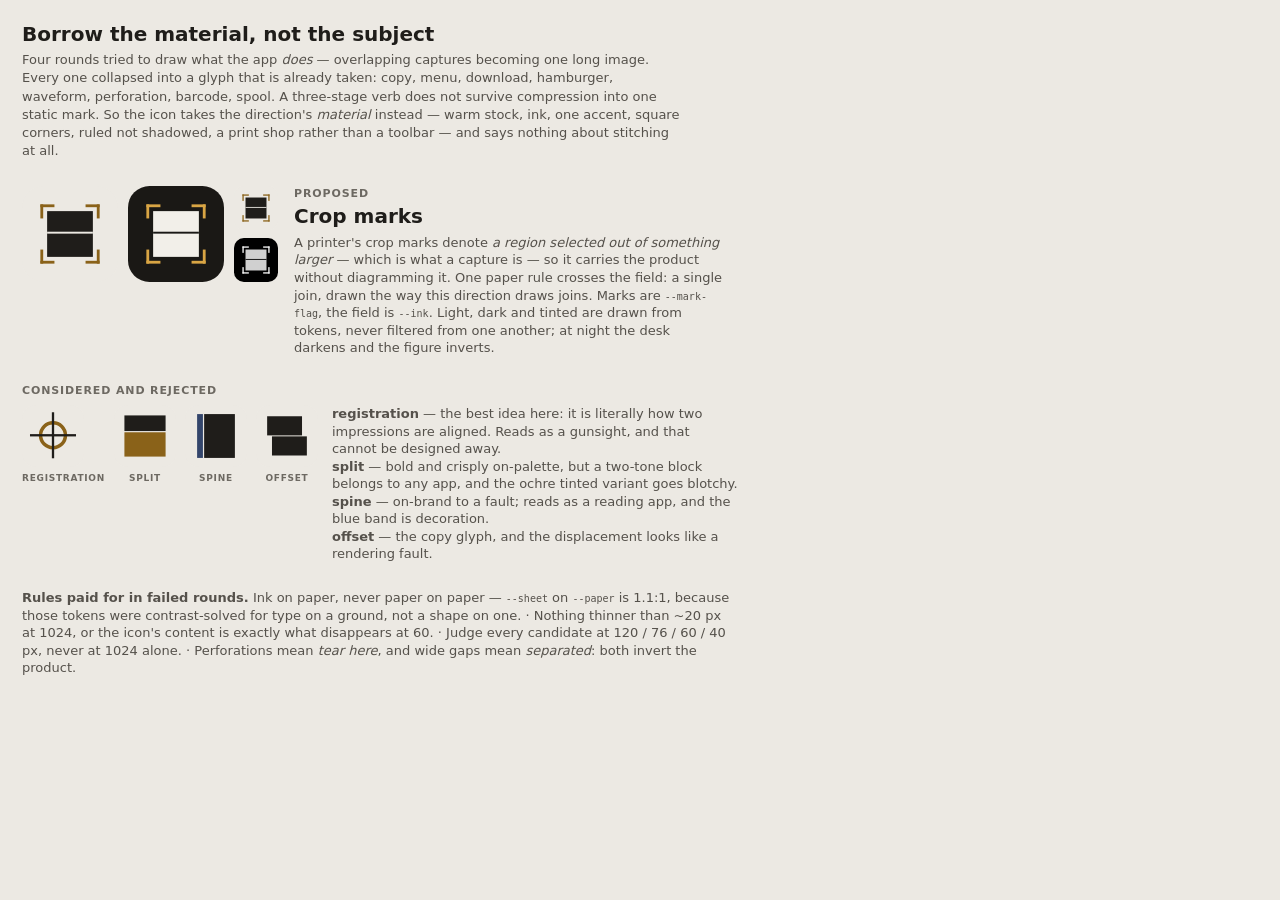
==== design-system/guidelines/app-icon.card.html @ 5ba2c145 "design: propose an app icon, and record what the design-sync path actually is Adds `design-system/gu" ====
<!-- @dsCard group="Brand" viewport="760x620" name="App icon" subtitle="Crop marks over a field of ink. The icon borrows the direction's material, not its subject." -->
<!DOCTYPE html><html><head><meta charset="utf-8"><link rel="stylesheet" href="../styles.css"><style>
html,body{margin:0}
body{width:760px;height:620px;overflow:hidden;padding:22px;background:var(--paper);color:var(--ink)}
.lbl{font:var(--type-caps);text-transform:uppercase;letter-spacing:var(--tracking-caps);color:var(--ink-faint)}
.tile{border-radius:22.37%;overflow:hidden;flex:none;line-height:0}
.row{display:flex;align-items:flex-start}
.verdict{font:var(--type-footnote);color:var(--ink-muted);line-height:1.35}
.rule{height:1px;background:var(--rule)}
</style></head><body>
<div style="display:flex;flex-direction:column;gap:13px;height:100%">

  <div>
    <div style="font:var(--type-title3)">Borrow the material, not the subject</div>
    <div style="font:var(--type-footnote);color:var(--ink-muted);max-width:80ch;margin-top:4px">
    Four rounds tried to draw what the app <em>does</em> — overlapping captures becoming one
    long image. Every one collapsed into a glyph that is already taken: copy, menu, download,
    hamburger, waveform, perforation, barcode, spool. A three-stage verb does not survive
    compression into one static mark. So the icon takes the direction's <em>material</em>
    instead — warm stock, ink, one accent, square corners, ruled not shadowed, a print shop
    rather than a toolbar — and says nothing about stitching at all.</div>
  </div>

  <div class="rule"></div>

  <div class="row" style="gap:16px">
    <div style="display:flex;gap:10px">
      <div class="tile" style="width:96px;height:96px">
        <svg viewBox="0 0 100 100" width="96" height="96">
          <rect width="100" height="100" fill="#ece9e3"/>
          <rect x="26.17" y="26.17" width="47.66" height="47.66" fill="#1f1d1a"/>
          <rect x="26.17" y="47.62" width="47.66" height="2" fill="#ece9e3"/>
          <g fill="#8a6219">
            <rect x="19.14" y="19.14" width="14.65" height="2.93"/><rect x="19.14" y="19.14" width="2.93" height="14.65"/>
            <rect x="66.21" y="19.14" width="14.65" height="2.93"/><rect x="77.93" y="19.14" width="2.93" height="14.65"/>
            <rect x="19.14" y="77.93" width="14.65" height="2.93"/><rect x="19.14" y="66.21" width="2.93" height="14.65"/>
            <rect x="66.21" y="77.93" width="14.65" height="2.93"/><rect x="77.93" y="66.21" width="2.93" height="14.65"/>
          </g></svg></div>
      <div class="tile" style="width:96px;height:96px">
        <svg viewBox="0 0 100 100" width="96" height="96">
          <rect width="100" height="100" fill="#1a1815"/>
          <rect x="26.17" y="26.17" width="47.66" height="47.66" fill="#f2efe9"/>
          <rect x="26.17" y="47.62" width="47.66" height="2" fill="#1a1815"/>
          <g fill="#d9a544">
            <rect x="19.14" y="19.14" width="14.65" height="2.93"/><rect x="19.14" y="19.14" width="2.93" height="14.65"/>
            <rect x="66.21" y="19.14" width="14.65" height="2.93"/><rect x="77.93" y="19.14" width="2.93" height="14.65"/>
            <rect x="19.14" y="77.93" width="14.65" height="2.93"/><rect x="19.14" y="66.21" width="2.93" height="14.65"/>
            <rect x="66.21" y="77.93" width="14.65" height="2.93"/><rect x="77.93" y="66.21" width="2.93" height="14.65"/>
          </g></svg></div>
      <div style="display:flex;flex-direction:column;gap:6px;justify-content:space-between">
        <div class="tile" style="width:44px;height:44px">
          <svg viewBox="0 0 100 100" width="44" height="44">
            <rect width="100" height="100" fill="#ece9e3"/>
            <rect x="26.17" y="26.17" width="47.66" height="47.66" fill="#1f1d1a"/>
            <rect x="26.17" y="47.62" width="47.66" height="2" fill="#ece9e3"/>
            <g fill="#8a6219">
              <rect x="19.14" y="19.14" width="14.65" height="2.93"/><rect x="19.14" y="19.14" width="2.93" height="14.65"/>
              <rect x="66.21" y="19.14" width="14.65" height="2.93"/><rect x="77.93" y="19.14" width="2.93" height="14.65"/>
              <rect x="19.14" y="77.93" width="14.65" height="2.93"/><rect x="19.14" y="66.21" width="2.93" height="14.65"/>
              <rect x="66.21" y="77.93" width="14.65" height="2.93"/><rect x="77.93" y="66.21" width="2.93" height="14.65"/>
            </g></svg></div>
        <div class="tile" style="width:44px;height:44px">
          <svg viewBox="0 0 100 100" width="44" height="44">
            <rect width="100" height="100" fill="#000"/>
            <rect x="26.17" y="26.17" width="47.66" height="47.66" fill="#d0d0d0"/>
            <rect x="26.17" y="47.62" width="47.66" height="2" fill="#000"/>
            <g fill="#fff">
              <rect x="19.14" y="19.14" width="14.65" height="2.93"/><rect x="19.14" y="19.14" width="2.93" height="14.65"/>
              <rect x="66.21" y="19.14" width="14.65" height="2.93"/><rect x="77.93" y="19.14" width="2.93" height="14.65"/>
              <rect x="19.14" y="77.93" width="14.65" height="2.93"/><rect x="19.14" y="66.21" width="2.93" height="14.65"/>
              <rect x="66.21" y="77.93" width="14.65" height="2.93"/><rect x="77.93" y="66.21" width="2.93" height="14.65"/>
            </g></svg></div>
      </div>
    </div>
    <div style="flex:1">
      <div class="lbl">Proposed</div>
      <div style="font:var(--type-title3);margin-top:2px">Crop marks</div>
      <div class="verdict" style="margin-top:5px;max-width:52ch">
      A printer's crop marks denote <em>a region selected out of something larger</em> — which
      is what a capture is — so it carries the product without diagramming it. One paper rule
      crosses the field: a single join, drawn the way this direction draws joins. Marks are
      <code style="font:var(--type-mono);font-size:10px">--mark-flag</code>, the field is
      <code style="font:var(--type-mono);font-size:10px">--ink</code>. Light, dark and tinted
      are drawn from tokens, never filtered from one another; at night the desk darkens and
      the figure inverts.</div>
    </div>
  </div>

  <div class="rule"></div>

  <div>
    <div class="lbl" style="margin-bottom:7px">Considered and rejected</div>
    <div class="row" style="gap:14px">
      <div style="display:flex;gap:9px;flex:none">
        <div style="text-align:center">
          <div class="tile" style="width:62px;height:62px"><svg viewBox="0 0 100 100" width="62" height="62">
            <rect width="100" height="100" fill="#ece9e3"/>
            <circle cx="50" cy="48.83" r="20.12" fill="none" stroke="#8a6219" stroke-width="5.66"/>
            <rect x="12.89" y="46.97" width="74.22" height="3.71" fill="#1f1d1a"/>
            <rect x="48.14" y="11.72" width="3.71" height="74.22" fill="#1f1d1a"/></svg></div>
          <div class="lbl" style="margin-top:5px;font-size:9px">registration</div></div>
        <div style="text-align:center">
          <div class="tile" style="width:62px;height:62px"><svg viewBox="0 0 100 100" width="62" height="62">
            <rect width="100" height="100" fill="#ece9e3"/>
            <rect x="16.8" y="16.8" width="66.41" height="25.23" fill="#1f1d1a"/>
            <rect x="16.8" y="43.98" width="66.41" height="39.22" fill="#8a6219"/></svg></div>
          <div class="lbl" style="margin-top:5px;font-size:9px">split</div></div>
        <div style="text-align:center">
          <div class="tile" style="width:62px;height:62px"><svg viewBox="0 0 100 100" width="62" height="62">
            <rect width="100" height="100" fill="#ece9e3"/>
            <rect x="30.86" y="14.65" width="49.61" height="70.7" fill="#1f1d1a"/>
            <rect x="19.53" y="14.65" width="9.38" height="70.7" fill="#33456b"/></svg></div>
          <div class="lbl" style="margin-top:5px;font-size:9px">spine</div></div>
        <div style="text-align:center">
          <div class="tile" style="width:62px;height:62px"><svg viewBox="0 0 100 100" width="62" height="62">
            <rect width="100" height="100" fill="#ece9e3"/>
            <rect x="17.97" y="18.16" width="56.25" height="30.86" fill="#1f1d1a"/>
            <rect x="25.78" y="50.59" width="56.25" height="30.86" fill="#1f1d1a"/></svg></div>
          <div class="lbl" style="margin-top:5px;font-size:9px">offset</div></div>
      </div>
      <div class="verdict" style="flex:1">
        <b>registration</b> — the best idea here: it is literally how two impressions are
        aligned. Reads as a gunsight, and that cannot be designed away.<br>
        <b>split</b> — bold and crisply on-palette, but a two-tone block belongs to any app,
        and the ochre tinted variant goes blotchy.<br>
        <b>spine</b> — on-brand to a fault; reads as a reading app, and the blue band is
        decoration.<br>
        <b>offset</b> — the copy glyph, and the displacement looks like a rendering fault.
      </div>
    </div>
  </div>

  <div class="rule"></div>

  <div class="verdict">
    <b>Rules paid for in failed rounds.</b>
    Ink on paper, never paper on paper —
    <code style="font:var(--type-mono);font-size:10px">--sheet</code> on
    <code style="font:var(--type-mono);font-size:10px">--paper</code> is 1.1:1, because those
    tokens were contrast-solved for type on a ground, not a shape on one. ·
    Nothing thinner than ~20 px at 1024, or the icon's content is exactly what disappears at
    60. · Judge every candidate at 120 / 76 / 60 / 40 px, never at 1024 alone. ·
    Perforations mean <em>tear here</em>, and wide gaps mean <em>separated</em>: both invert
    the product.
  </div>

</div></body></html>
---- design-system/styles.css ----
@import "./tokens/colors.css";
@import "./tokens/typography.css";
@import "./tokens/layout.css";
@import "./tokens/motion.css";
@import "./tokens/base.css";
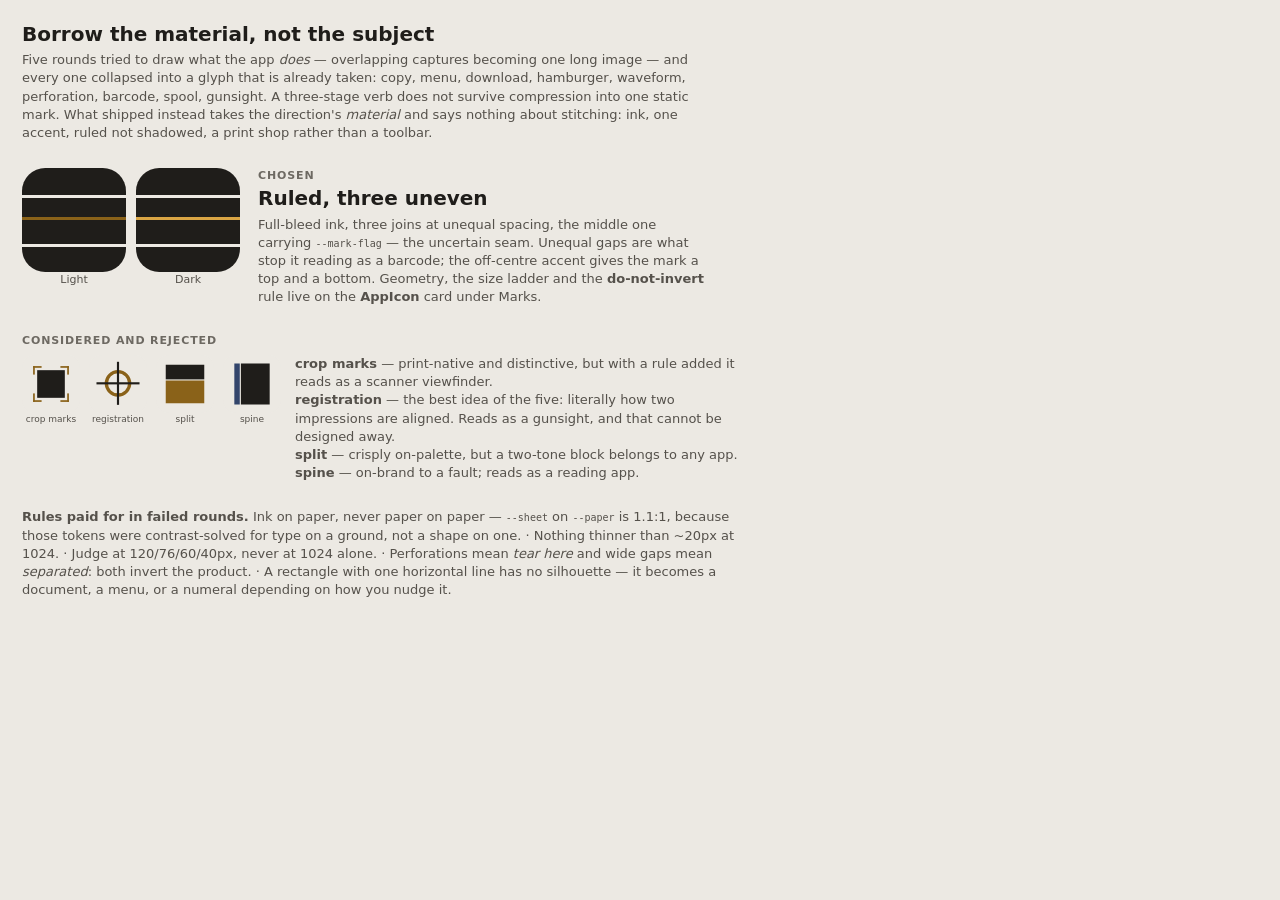
==== commit d6f22ea3: "design: add the AppIcon component — "Ruled, three uneven" A full-bleed ink field with three horizont" ====
--- a/design-system/guidelines/app-icon.card.html
+++ b/design-system/guidelines/app-icon.card.html
@@ -1,88 +1,54 @@
-<!-- @dsCard group="Brand" viewport="760x620" name="App icon" subtitle="Crop marks over a field of ink. The icon borrows the direction's material, not its subject." -->
+<!-- @dsCard group="Brand" viewport="760x580" name="How the icon was chosen" subtitle="Ruled, three uneven. Five rounds of drawing what the app does, and why none of them worked." -->
 <!DOCTYPE html><html><head><meta charset="utf-8"><link rel="stylesheet" href="../styles.css"><style>
 html,body{margin:0}
-body{width:760px;height:620px;overflow:hidden;padding:22px;background:var(--paper);color:var(--ink)}
+body{width:760px;height:580px;overflow:hidden;padding:22px;background:var(--paper);color:var(--ink)}
 .lbl{font:var(--type-caps);text-transform:uppercase;letter-spacing:var(--tracking-caps);color:var(--ink-faint)}
+.note{font:var(--type-footnote);color:var(--ink-muted);line-height:1.4}
+.rule{height:1px;background:var(--rule)}
 .tile{border-radius:22.37%;overflow:hidden;flex:none;line-height:0}
-.row{display:flex;align-items:flex-start}
-.verdict{font:var(--type-footnote);color:var(--ink-muted);line-height:1.35}
-.rule{height:1px;background:var(--rule)}
+.cell{display:flex;flex-direction:column;align-items:center;gap:5}
 </style></head><body>
 <div style="display:flex;flex-direction:column;gap:13px;height:100%">
 
   <div>
     <div style="font:var(--type-title3)">Borrow the material, not the subject</div>
-    <div style="font:var(--type-footnote);color:var(--ink-muted);max-width:80ch;margin-top:4px">
-    Four rounds tried to draw what the app <em>does</em> — overlapping captures becoming one
-    long image. Every one collapsed into a glyph that is already taken: copy, menu, download,
-    hamburger, waveform, perforation, barcode, spool. A three-stage verb does not survive
-    compression into one static mark. So the icon takes the direction's <em>material</em>
-    instead — warm stock, ink, one accent, square corners, ruled not shadowed, a print shop
-    rather than a toolbar — and says nothing about stitching at all.</div>
+    <div class="note" style="max-width:82ch;margin-top:4px">
+    Five rounds tried to draw what the app <em>does</em> — overlapping captures becoming one
+    long image — and every one collapsed into a glyph that is already taken: copy, menu,
+    download, hamburger, waveform, perforation, barcode, spool, gunsight. A three-stage verb
+    does not survive compression into one static mark. What shipped instead takes the
+    direction's <em>material</em> and says nothing about stitching: ink, one accent, ruled
+    not shadowed, a print shop rather than a toolbar.</div>
   </div>
 
   <div class="rule"></div>
 
-  <div class="row" style="gap:16px">
+  <div style="display:flex;gap:18px;align-items:flex-start">
     <div style="display:flex;gap:10px">
-      <div class="tile" style="width:96px;height:96px">
-        <svg viewBox="0 0 100 100" width="96" height="96">
-          <rect width="100" height="100" fill="#ece9e3"/>
-          <rect x="26.17" y="26.17" width="47.66" height="47.66" fill="#1f1d1a"/>
-          <rect x="26.17" y="47.62" width="47.66" height="2" fill="#ece9e3"/>
-          <g fill="#8a6219">
-            <rect x="19.14" y="19.14" width="14.65" height="2.93"/><rect x="19.14" y="19.14" width="2.93" height="14.65"/>
-            <rect x="66.21" y="19.14" width="14.65" height="2.93"/><rect x="77.93" y="19.14" width="2.93" height="14.65"/>
-            <rect x="19.14" y="77.93" width="14.65" height="2.93"/><rect x="19.14" y="66.21" width="2.93" height="14.65"/>
-            <rect x="66.21" y="77.93" width="14.65" height="2.93"/><rect x="77.93" y="66.21" width="2.93" height="14.65"/>
-          </g></svg></div>
-      <div class="tile" style="width:96px;height:96px">
-        <svg viewBox="0 0 100 100" width="96" height="96">
-          <rect width="100" height="100" fill="#1a1815"/>
-          <rect x="26.17" y="26.17" width="47.66" height="47.66" fill="#f2efe9"/>
-          <rect x="26.17" y="47.62" width="47.66" height="2" fill="#1a1815"/>
-          <g fill="#d9a544">
-            <rect x="19.14" y="19.14" width="14.65" height="2.93"/><rect x="19.14" y="19.14" width="2.93" height="14.65"/>
-            <rect x="66.21" y="19.14" width="14.65" height="2.93"/><rect x="77.93" y="19.14" width="2.93" height="14.65"/>
-            <rect x="19.14" y="77.93" width="14.65" height="2.93"/><rect x="19.14" y="66.21" width="2.93" height="14.65"/>
-            <rect x="66.21" y="77.93" width="14.65" height="2.93"/><rect x="77.93" y="66.21" width="2.93" height="14.65"/>
-          </g></svg></div>
-      <div style="display:flex;flex-direction:column;gap:6px;justify-content:space-between">
-        <div class="tile" style="width:44px;height:44px">
-          <svg viewBox="0 0 100 100" width="44" height="44">
-            <rect width="100" height="100" fill="#ece9e3"/>
-            <rect x="26.17" y="26.17" width="47.66" height="47.66" fill="#1f1d1a"/>
-            <rect x="26.17" y="47.62" width="47.66" height="2" fill="#ece9e3"/>
-            <g fill="#8a6219">
-              <rect x="19.14" y="19.14" width="14.65" height="2.93"/><rect x="19.14" y="19.14" width="2.93" height="14.65"/>
-              <rect x="66.21" y="19.14" width="14.65" height="2.93"/><rect x="77.93" y="19.14" width="2.93" height="14.65"/>
-              <rect x="19.14" y="77.93" width="14.65" height="2.93"/><rect x="19.14" y="66.21" width="2.93" height="14.65"/>
-              <rect x="66.21" y="77.93" width="14.65" height="2.93"/><rect x="77.93" y="66.21" width="2.93" height="14.65"/>
-            </g></svg></div>
-        <div class="tile" style="width:44px;height:44px">
-          <svg viewBox="0 0 100 100" width="44" height="44">
-            <rect width="100" height="100" fill="#000"/>
-            <rect x="26.17" y="26.17" width="47.66" height="47.66" fill="#d0d0d0"/>
-            <rect x="26.17" y="47.62" width="47.66" height="2" fill="#000"/>
-            <g fill="#fff">
-              <rect x="19.14" y="19.14" width="14.65" height="2.93"/><rect x="19.14" y="19.14" width="2.93" height="14.65"/>
-              <rect x="66.21" y="19.14" width="14.65" height="2.93"/><rect x="77.93" y="19.14" width="2.93" height="14.65"/>
-              <rect x="19.14" y="77.93" width="14.65" height="2.93"/><rect x="19.14" y="66.21" width="2.93" height="14.65"/>
-              <rect x="66.21" y="77.93" width="14.65" height="2.93"/><rect x="77.93" y="66.21" width="2.93" height="14.65"/>
-            </g></svg></div>
-      </div>
+      <div class="cell"><div class="tile" style="width:104px;height:104px">
+        <svg viewBox="0 0 100 100" width="104" height="104" shape-rendering="crispEdges">
+          <rect width="100" height="100" fill="#1f1d1a"/>
+          <rect y="26" width="100" height="2.8" fill="#ece9e3"/>
+          <rect y="47" width="100" height="2.8" fill="#8a6219"/>
+          <rect y="73" width="100" height="2.8" fill="#ece9e3"/></svg></div>
+        <div class="note" style="font-size:11px">Light</div></div>
+      <div class="cell"><div class="tile" style="width:104px;height:104px">
+        <svg viewBox="0 0 100 100" width="104" height="104" shape-rendering="crispEdges">
+          <rect width="100" height="100" fill="#1f1d1a"/>
+          <rect y="26" width="100" height="2.8" fill="#ece9e3"/>
+          <rect y="47" width="100" height="2.8" fill="#d9a544"/>
+          <rect y="73" width="100" height="2.8" fill="#ece9e3"/></svg></div>
+        <div class="note" style="font-size:11px">Dark</div></div>
     </div>
     <div style="flex:1">
-      <div class="lbl">Proposed</div>
-      <div style="font:var(--type-title3);margin-top:2px">Crop marks</div>
-      <div class="verdict" style="margin-top:5px;max-width:52ch">
-      A printer's crop marks denote <em>a region selected out of something larger</em> — which
-      is what a capture is — so it carries the product without diagramming it. One paper rule
-      crosses the field: a single join, drawn the way this direction draws joins. Marks are
-      <code style="font:var(--type-mono);font-size:10px">--mark-flag</code>, the field is
-      <code style="font:var(--type-mono);font-size:10px">--ink</code>. Light, dark and tinted
-      are drawn from tokens, never filtered from one another; at night the desk darkens and
-      the figure inverts.</div>
+      <div class="lbl">Chosen</div>
+      <div style="font:var(--type-title3);margin-top:2px">Ruled, three uneven</div>
+      <div class="note" style="margin-top:5px;max-width:54ch">
+      Full-bleed ink, three joins at unequal spacing, the middle one carrying
+      <code style="font:var(--type-mono);font-size:10px">--mark-flag</code> — the uncertain
+      seam. Unequal gaps are what stop it reading as a barcode; the off-centre accent gives
+      the mark a top and a bottom. Geometry, the size ladder and the
+      <b>do-not-invert</b> rule live on the <b>AppIcon</b> card under Marks.</div>
     </div>
   </div>
 
@@ -90,58 +56,57 @@
 
   <div>
     <div class="lbl" style="margin-bottom:7px">Considered and rejected</div>
-    <div class="row" style="gap:14px">
+    <div style="display:flex;gap:14px;align-items:flex-start">
       <div style="display:flex;gap:9px;flex:none">
-        <div style="text-align:center">
-          <div class="tile" style="width:62px;height:62px"><svg viewBox="0 0 100 100" width="62" height="62">
-            <rect width="100" height="100" fill="#ece9e3"/>
-            <circle cx="50" cy="48.83" r="20.12" fill="none" stroke="#8a6219" stroke-width="5.66"/>
-            <rect x="12.89" y="46.97" width="74.22" height="3.71" fill="#1f1d1a"/>
-            <rect x="48.14" y="11.72" width="3.71" height="74.22" fill="#1f1d1a"/></svg></div>
-          <div class="lbl" style="margin-top:5px;font-size:9px">registration</div></div>
-        <div style="text-align:center">
-          <div class="tile" style="width:62px;height:62px"><svg viewBox="0 0 100 100" width="62" height="62">
-            <rect width="100" height="100" fill="#ece9e3"/>
-            <rect x="16.8" y="16.8" width="66.41" height="25.23" fill="#1f1d1a"/>
-            <rect x="16.8" y="43.98" width="66.41" height="39.22" fill="#8a6219"/></svg></div>
-          <div class="lbl" style="margin-top:5px;font-size:9px">split</div></div>
-        <div style="text-align:center">
-          <div class="tile" style="width:62px;height:62px"><svg viewBox="0 0 100 100" width="62" height="62">
-            <rect width="100" height="100" fill="#ece9e3"/>
-            <rect x="30.86" y="14.65" width="49.61" height="70.7" fill="#1f1d1a"/>
-            <rect x="19.53" y="14.65" width="9.38" height="70.7" fill="#33456b"/></svg></div>
-          <div class="lbl" style="margin-top:5px;font-size:9px">spine</div></div>
-        <div style="text-align:center">
-          <div class="tile" style="width:62px;height:62px"><svg viewBox="0 0 100 100" width="62" height="62">
-            <rect width="100" height="100" fill="#ece9e3"/>
-            <rect x="17.97" y="18.16" width="56.25" height="30.86" fill="#1f1d1a"/>
-            <rect x="25.78" y="50.59" width="56.25" height="30.86" fill="#1f1d1a"/></svg></div>
-          <div class="lbl" style="margin-top:5px;font-size:9px">offset</div></div>
+        <div class="cell"><div class="tile" style="width:58px;height:58px"><svg viewBox="0 0 100 100" width="58" height="58">
+          <rect width="100" height="100" fill="#ece9e3"/>
+          <rect x="26.17" y="26.17" width="47.66" height="47.66" fill="#1f1d1a"/>
+          <g fill="#8a6219">
+            <rect x="19.14" y="19.14" width="14.65" height="2.93"/><rect x="19.14" y="19.14" width="2.93" height="14.65"/>
+            <rect x="66.21" y="19.14" width="14.65" height="2.93"/><rect x="77.93" y="19.14" width="2.93" height="14.65"/>
+            <rect x="19.14" y="77.93" width="14.65" height="2.93"/><rect x="19.14" y="66.21" width="2.93" height="14.65"/>
+            <rect x="66.21" y="77.93" width="14.65" height="2.93"/><rect x="77.93" y="66.21" width="2.93" height="14.65"/>
+          </g></svg></div><div class="note" style="font-size:9px">crop marks</div></div>
+        <div class="cell"><div class="tile" style="width:58px;height:58px"><svg viewBox="0 0 100 100" width="58" height="58">
+          <rect width="100" height="100" fill="#ece9e3"/>
+          <circle cx="50" cy="48.83" r="20.12" fill="none" stroke="#8a6219" stroke-width="5.66"/>
+          <rect x="12.89" y="46.97" width="74.22" height="3.71" fill="#1f1d1a"/>
+          <rect x="48.14" y="11.72" width="3.71" height="74.22" fill="#1f1d1a"/></svg></div>
+          <div class="note" style="font-size:9px">registration</div></div>
+        <div class="cell"><div class="tile" style="width:58px;height:58px"><svg viewBox="0 0 100 100" width="58" height="58">
+          <rect width="100" height="100" fill="#ece9e3"/>
+          <rect x="16.8" y="16.8" width="66.41" height="25.23" fill="#1f1d1a"/>
+          <rect x="16.8" y="43.98" width="66.41" height="39.22" fill="#8a6219"/></svg></div>
+          <div class="note" style="font-size:9px">split</div></div>
+        <div class="cell"><div class="tile" style="width:58px;height:58px"><svg viewBox="0 0 100 100" width="58" height="58">
+          <rect width="100" height="100" fill="#ece9e3"/>
+          <rect x="30.86" y="14.65" width="49.61" height="70.7" fill="#1f1d1a"/>
+          <rect x="19.53" y="14.65" width="9.38" height="70.7" fill="#33456b"/></svg></div>
+          <div class="note" style="font-size:9px">spine</div></div>
       </div>
-      <div class="verdict" style="flex:1">
-        <b>registration</b> — the best idea here: it is literally how two impressions are
+      <div class="note" style="flex:1">
+        <b>crop marks</b> — print-native and distinctive, but with a rule added it reads as a
+        scanner viewfinder.<br>
+        <b>registration</b> — the best idea of the five: literally how two impressions are
         aligned. Reads as a gunsight, and that cannot be designed away.<br>
-        <b>split</b> — bold and crisply on-palette, but a two-tone block belongs to any app,
-        and the ochre tinted variant goes blotchy.<br>
-        <b>spine</b> — on-brand to a fault; reads as a reading app, and the blue band is
-        decoration.<br>
-        <b>offset</b> — the copy glyph, and the displacement looks like a rendering fault.
+        <b>split</b> — crisply on-palette, but a two-tone block belongs to any app.<br>
+        <b>spine</b> — on-brand to a fault; reads as a reading app.
       </div>
     </div>
   </div>
 
   <div class="rule"></div>
 
-  <div class="verdict">
+  <div class="note">
     <b>Rules paid for in failed rounds.</b>
     Ink on paper, never paper on paper —
     <code style="font:var(--type-mono);font-size:10px">--sheet</code> on
     <code style="font:var(--type-mono);font-size:10px">--paper</code> is 1.1:1, because those
     tokens were contrast-solved for type on a ground, not a shape on one. ·
-    Nothing thinner than ~20 px at 1024, or the icon's content is exactly what disappears at
-    60. · Judge every candidate at 120 / 76 / 60 / 40 px, never at 1024 alone. ·
-    Perforations mean <em>tear here</em>, and wide gaps mean <em>separated</em>: both invert
-    the product.
+    Nothing thinner than ~20px at 1024. · Judge at 120/76/60/40px, never at 1024 alone. ·
+    Perforations mean <em>tear here</em> and wide gaps mean <em>separated</em>: both invert
+    the product. · A rectangle with one horizontal line has no silhouette — it becomes a
+    document, a menu, or a numeral depending on how you nudge it.
   </div>
 
 </div></body></html>
